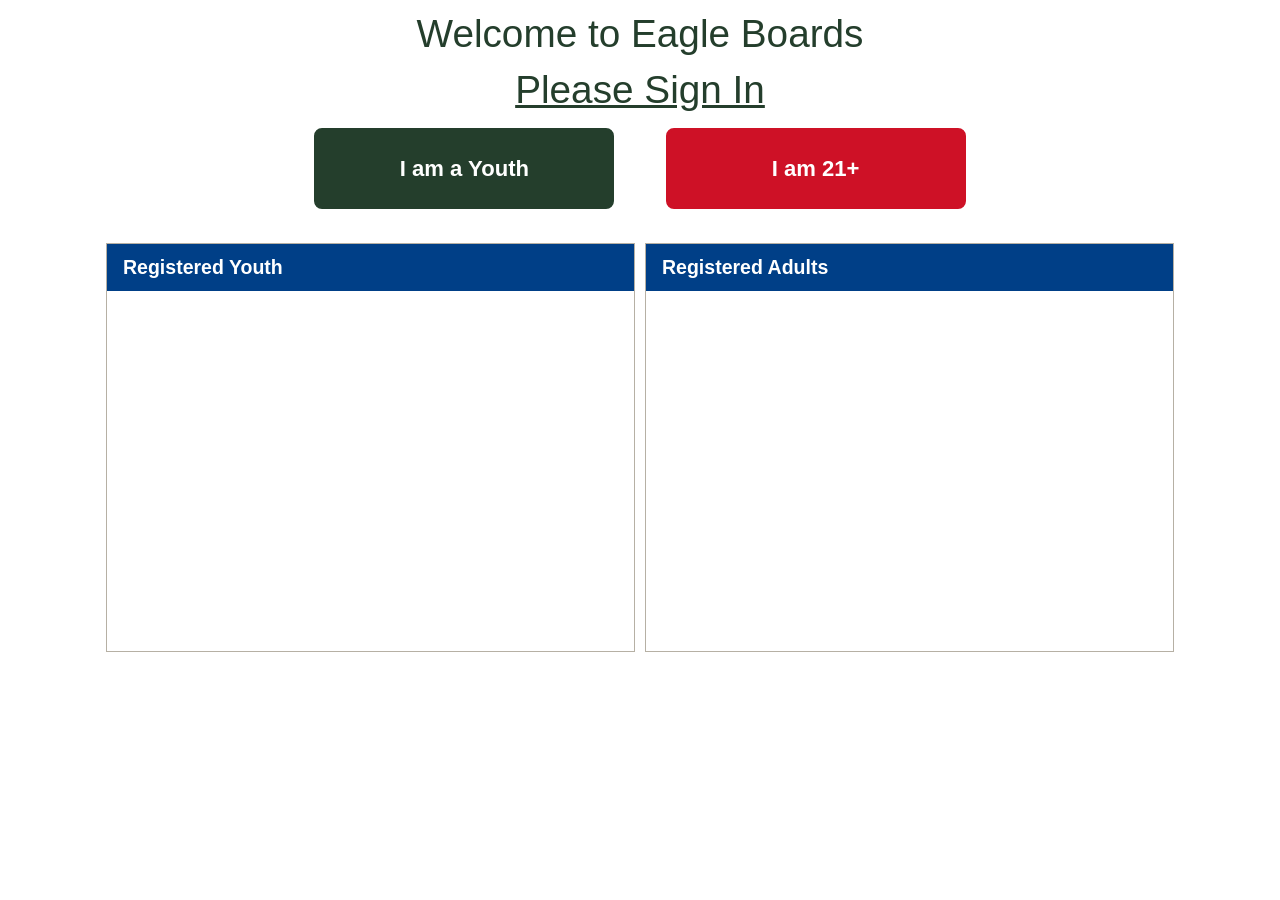
==== Sources/CheckInServer/Resources/CheckIn/index.html @ a078e3b1 "Eagle Boards: a native Mac version of the Eagle Board Scheduler The scheduler, the records and the s" ====
<!DOCTYPE html>
<html lang="en">
   <head>
      <title>Eagle Board Sign-In</title>
      <meta charset="UTF-8">
      <!-- Without this a phone or tablet lays the page out at a notional
           980px and scales the result down, so nothing responds to the real
           screen no matter what the CSS says. -->
      <meta name="viewport" content="width=device-width, initial-scale=1.0">
      <link rel="stylesheet" type="text/css" href="checkin.css"/>
      <script src="checkin.js"></script>
   </head>
   <body class="eb-public">

      <h1>Welcome to Eagle Boards</h1>
      <h1><u>Please Sign In</u></h1>

      <div class="signin-buttons">
         <!-- Text labels rather than bitmaps: they scale with the button, stay
              legible if an image fails to load, and can be read by a screen
              reader. -->
         <input type="button" name="Youth" value="I am a Youth"
                onclick="window.location.href = '/youth_register';">
         <input type="button" name="Adult" value="I am 21+"
                onclick="window.location.href = '/adult_register';">
      </div>

      <div class="reg-panels">
         <div class="reg-panel">
            <div class="reg-panel-title">Registered Youth</div>
            <div class="reg-panel-body" id="youthPanel"><table><tbody id="youthRows"></tbody></table></div>
         </div>
         <div class="reg-panel">
            <div class="reg-panel-title">Registered Adults</div>
            <div class="reg-panel-body" id="adultPanel"><table><tbody id="adultRows"></tbody></table></div>
         </div>
      </div>

      <script>
         var YOUTH_COLUMNS = ["time", "last", "first", "unitType", "unit"];
         var ADULT_COLUMNS = ["last", "first", "unitType", "unit"];

         // The app sends its refresh interval with every list, so changing it
         // in the app's Settings changes it here without a reload.
         var refreshSeconds = 30;
         var loadInFlight = false;

         function fillPanel(bodyId, panelId, rows, columns, centeredColumns, forceBottom) {
            var tbody = document.getElementById(bodyId);
            var panel = document.getElementById(panelId);
            var wasAtBottom = panel.scrollTop + panel.clientHeight >= panel.scrollHeight - 4;
            tbody.textContent = "";
            rows.forEach(function (record) {
               var row = document.createElement("tr");
               columns.forEach(function (column) {
                  var cell = document.createElement("td");
                  if (centeredColumns.indexOf(column) >= 0) {
                     cell.className = "c";
                  }
                  cell.textContent = record[column] || "";
                  row.appendChild(cell);
               });
               tbody.appendChild(row);
            });
            // Keep the newest arrival in view -- but on a refresh, only if the
            // list was already at the bottom, so nobody scrolled up reading it
            // gets yanked away.
            if (forceBottom || wasAtBottom) {
               panel.scrollTop = panel.scrollHeight;
            }
         }

         function loadPanels(forceBottom) {
            if (loadInFlight) {
               return;
            }
            loadInFlight = true;
            ebCheckedIn().then(function (lists) {
               if (lists.refreshSeconds > 0) {
                  refreshSeconds = lists.refreshSeconds;
               }
               fillPanel("youthRows", "youthPanel", lists.youth, YOUTH_COLUMNS, ["time"], forceBottom);
               fillPanel("adultRows", "adultPanel", lists.adults, ADULT_COLUMNS, [], forceBottom);
            }).catch(function () {
               // This screen faces the people signing in; a failed refresh must
               // never put an error in front of them. The next one retries.
            }).then(function () {
               loadInFlight = false;
            });
         }

         function pollPanels() {
            if (!document.hidden) {
               loadPanels(false);
            }
            setTimeout(pollPanels, Math.max(1, refreshSeconds) * 1000);
         }

         loadPanels(true);
         setTimeout(pollPanels, Math.max(1, refreshSeconds) * 1000);

         document.addEventListener("visibilitychange", function () {
            if (!document.hidden) {
               loadPanels(false);
            }
         });
      </script>
   </body>
</html>
---- Sources/CheckInServer/Resources/CheckIn/checkin.css ----
/* ========================================================================
 * checkin.css -- the sign-in station's pages.
 *
 * PALETTE -- BSA Brand Guidelines (July 2019) p.54, Scouts BSA sub-brand:
 * "projects specific to Scouts BSA should use a similarly neutral palette
 * composed mainly of tan, gray, and olive hues ... Scouting Red should be
 * used as an accent or action color."
 *
 * TYPE -- p.46 digital typefaces. Trebuchet MS (primary, for type >=16px).
 * It ships with macOS, Windows and iPadOS, so nothing is fetched; the
 * sign-in station runs on a venue network with no internet.
 *
 * CONTRAST -- every pairing below was measured against WCAG 2.2 SC 1.4.3
 * (4.5:1 body, 3:1 large/UI). The measured ratio is in the comment.
 *
 * THE ONE HARD RULE: Scouting Red and Scouts BSA Olive must never touch.
 * They measure 2.07:1 against each other -- both are strong on white, but
 * their luminances are nearly identical. Red goes on white or tan only.
 * ===================================================================== */

:root {
   /* Scouts BSA palette, verbatim from p.54 + corporate neutrals from p.51-52 */
   --eb-olive:      #243E2C;   /* Scouts BSA Olive   -- luminance 0.04 */
   --eb-tan:        #D6CEBD;   /* Scouting Tan */
   --eb-light-tan:  #E9E9E4;   /* Scouting Light Tan */
   --eb-red:        #CE1126;   /* Scouting Red -- action only, never tinted (p.52) */
   --eb-warm-gray:  #515354;   /* Scouting Warm Gray */
   --eb-dark-gray:  #232528;   /* Scouting Dark Gray */
   --eb-line:       #b6b0a4;
   /* Scouting Blue is a corporate primary, not part of the Scouts BSA trio --
      but p.51 explicitly allows it: "These five colors may be used by any of
      the sub-brands, especially the red and blue colors, whose use throughout
      will serve to unify disparate brands."
      ADJACENCY: blue, olive and red are all dark and sit within a whisker of
      each other in luminance -- blue/olive measures 1.14:1 and blue/red
      1.81:1, both below the 2.07:1 that already bars red from touching olive.
      Treat all three as mutually non-adjacent: each one goes on white, tan or
      light tan, never directly against another. */
   --eb-blue:       #003F87;   /* Scouting Blue */

   /* WCAG 2.5.8 (AA) pointer target minimum. */
   --eb-target: 24px;
   /* WCAG 2.5.5 (AAA); Apple HIG 44pt and Material 48dp agree. */
   --eb-target-touch: 44px;
}

/* ---------------------------------------------------------------- shared */

body {
   color: var(--eb-dark-gray);          /* 15.37:1 on white */
   background: #ffffff;
}

h1, h2, h3 {
   color: var(--eb-olive);              /* 11.66:1 on white */
   font-weight: normal;
   text-align: center;
}


/* ========================= PUBLIC SIGN-IN PAGES ========================
 * index, youth_register, adult_register. Touched once per person, by
 * someone standing, in a hurry, often a Scout who has never seen it.
 * Density is worthless here; legibility and hit area are everything.
 *
 * ONE design, not a kiosk one and a desktop one. The same markup has to work
 * on the 1080p check-in display at the door, on the laptop the coordinator
 * carries, and on a phone a parent pulls out in the hallway -- so the layout
 * is driven by the viewport it lands in rather than by a second stylesheet
 * somebody would have to remember to keep in step.
 *
 * The floor is WCAG 2.2 SC 1.4.10 Reflow: no two-dimensional scrolling at
 * 320 CSS px wide (equivalently, 400% zoom on a 1280px screen). Data tables
 * are 1.4.10's own stated exception, so the registered-people lists scroll
 * inside their own panel; the page itself never scrolls sideways.
 *
 * Every clamp() below carries a rem term as well as a vw term. A middle
 * value made only of vw is pinned to the viewport and would ignore browser
 * zoom, breaking SC 1.4.4 Resize Text; the rem term is what keeps zoom
 * working.
 *
 * Breakpoints come from where THIS content breaks, measured, not from a
 * table of device widths -- and they are in em so a raised default font
 * size moves them too:
 *    ~48em  two list panels stop fitting side by side (each needs ~340px)
 *    ~34em  a paired form row stops fitting (2 x 200px + 20px gap + chrome)
 * ==================================================================== */

body.eb-public {
   font-family: "Trebuchet MS", Tahoma, sans-serif;   /* primary face, >=16px */
   font-size: 18px;
}

/* p.47 hierarchy: H1/H2 at 36-48px on a big screen, easing down to a size
   that still reads as a heading at 320px rather than wrapping to four lines. */
body.eb-public h1 {
   font-size: clamp(26px, 1.3rem + 1.4vw, 42px);
   color: var(--eb-olive);
   margin: 12px 0 6px;
   padding: 0 12px;
}
body.eb-public h2 {
   font-size: clamp(20px, 1rem + 0.7vw, 26px);
   color: var(--eb-warm-gray);
   font-weight: 400;
}

/* Sign-in buttons: 44px is the AAA floor; these are far past it so a hurried
   thumb cannot miss them. White on olive = 11.66:1, white on red = 5.63:1.
   240px of flex-basis is what holds "I am a Youth" -- the longer of the two
   labels -- on one line at the top of the font range; two of those plus the
   gap no longer fit under ~34em, and the pair stacks there instead of
   shrinking below the touch target. */
body.eb-public .signin-buttons {
   width: auto;
   max-width: 800px;
   margin: 0 auto;
   display: flex;
   flex-wrap: wrap;
   justify-content: center;
   gap: clamp(16px, 4vw, 60px);
   padding: 10px clamp(12px, 4vw, 50px) 24px;
   box-sizing: border-box;
}
body.eb-public .signin-buttons input[type=button] {
   flex: 1 1 240px;
   max-width: 300px;
   height: clamp(64px, 9vh, 92px);
   min-height: var(--eb-target-touch);
   cursor: pointer;
   font-family: "Trebuchet MS", Tahoma, sans-serif;
   font-size: clamp(18px, 0.9rem + 0.6vw, 26px);
   font-weight: 700;
   color: #ffffff;
   background-image: none !important;   /* text label instead of a bitmap */
   background-color: var(--eb-olive);
   border: 3px solid var(--eb-olive);
   border-radius: 8px;
}
body.eb-public .signin-buttons input[name="Adult"] {
   background-color: var(--eb-red);
   border-color: var(--eb-red);
}

/* Registered lists: Scouting Blue band, white on it = 10.19:1. Side by side while both fit, stacked when they
   don't. min-width:0 is the part that is easy to miss -- without it a flex
   item refuses to shrink below its content width, and a table of names would
   push the page wider than the screen. */
body.eb-public .reg-panels {
   width: auto;
   max-width: 1100px;
   margin: 10px auto 0 auto;
   display: flex;
   flex-wrap: wrap;
   gap: 10px;
   padding: 0 clamp(8px, 2vw, 16px);
   box-sizing: border-box;
}
/* 440px is measured, not chosen: the five scout columns at their natural
   widths, with a 17-character surname in the Last column, come to 445px.
   A smaller basis let the two panels sit side by side while each was too
   narrow for its own table, which put a scrollbar under a list that had
   plenty of room to simply stack instead. */
body.eb-public .reg-panel {
   flex: 1 1 440px;
   min-width: 0;
   margin: 0;
   border: 1px solid var(--eb-line);
   background: #ffffff;
}
body.eb-public .reg-panel-title {
   background: var(--eb-blue);
   color: #ffffff;
   border-bottom: none;
   font-family: "Trebuchet MS", Tahoma, sans-serif;
   font-size: clamp(18px, 0.9rem + 0.4vw, 22px);
   font-weight: bold;
   padding: 12px 16px;
}
/* Height follows the screen instead of sitting at a fixed 340px: that number
   left most of a 1080p display empty and overflowed a laptop in landscape.
   The clamp keeps at least three rows visible on a phone and stops the list
   from running away on a very tall display. */
body.eb-public .reg-panel-body {
   height: clamp(200px, 40vh, 520px);
   overflow: auto;
}
/* 19px in 56px rows. The brand guide puts body copy at 9-12px (p.47), which
   is written for marketing pages read at a desk; at 12px this list was set
   smaller than a desk-bound data grid, which is backwards for who reads
   it. Colours and typefaces are unchanged -- only the size deviates, and the
   guide's own rule that the primary face is for type >=16px agrees. */
body.eb-public .reg-panel table {
   width: 100%;
   border-collapse: collapse;
   font-family: "Trebuchet MS", Tahoma, sans-serif;
   font-size: clamp(16px, 0.85rem + 0.25vw, 19px);
   color: var(--eb-dark-gray);
}
/* Padding alone sets the row height. A td is content-box, so specifying both
   height:56px and 16px padding stacks them into an 89px row. 17px vertical
   around a 19px line lands on ~56px, the target between Carbon "default" 48
   and "tall" 64. Names are not wrapped mid-word; if the columns outrun a
   narrow screen the panel scrolls, which is 1.4.10's table exception. */
body.eb-public .reg-panel td {
   padding: 17px 18px;
   border-bottom: 1px solid #e6e2da;
   text-align: left;
   white-space: nowrap;
   color: var(--eb-dark-gray);
}
body.eb-public .reg-panel td.c { text-align: center; }
/* Zebra: Scouting Light Tan, a 1.22:1 tint against white -- NN/g's "5-10% is
   enough" -- with Dark Gray on it still at 12.61:1. */
body.eb-public .reg-panel tr:nth-child(even) td { background: var(--eb-light-tan); }

/* ---- registration forms ------------------------------------------------
 * Layout follows two well-replicated findings. Baymard: multi-column forms
 * draw attention in several directions at once, so people skip required
 * fields -- side-by-side is reserved for fields that read as ONE item (a
 * name, a unit). Penzo's eye-tracking, replicated by Wroblewski: top-aligned
 * labels are completed markedly faster, because the label and its field land
 * in a single fixation rather than a horizontal scan.
 *
 * Type scale is monotonic, which is what was off before: the section legend
 * was 13px sitting above 18px fields, so the heading was smaller than the
 * content it introduced. Now 40 / 22 / 18 / 17 -- page title, section legend,
 * field text, label.
 * --------------------------------------------------------------------- */

/* The page title on each sign-in form. */
body.eb-public .page-subheader {
   display: block;
   font-family: "Trebuchet MS", Tahoma, sans-serif;
   font-style: normal;
   font-weight: bold;
   font-size: clamp(26px, 1.3rem + 1.2vw, 40px);
   color: var(--eb-olive);              /* 11.66:1 */
   margin-top: 2px;
}

body.eb-public .reg-head {
   text-align: center;
   padding-top: 20px;
}

/* A form line that runs the full width of a 1080p screen is harder to scan,
   not easier, so a single column stays capped. Below the cap it is simply the
   width of the screen less its side padding -- the old fixed 640px is what
   forced the fields to overflow on a narrow one. Wide screens get a second
   COLUMN OF SECTIONS instead of longer lines; see the grid rule further down. */
body.eb-public .reg-wrap {
   width: auto;
   max-width: 760px;
   margin: clamp(14px, 3vh, 26px) auto 0 auto;
   padding: 0 clamp(12px, 3vw, 20px);
   box-sizing: border-box;
   font-family: "Trebuchet MS", Tahoma, sans-serif;
}
body.eb-public .reg-wrap fieldset {
   border: 1px solid var(--eb-line);
   border-radius: 4px;
   padding: 18px clamp(12px, 3vw, 22px) 22px;
   margin: 0 0 20px 0;
   background: #ffffff;
   /* A fieldset's min-width is auto by default, so it inflates to its widest
      child and drags the page sideways on a narrow screen. */
   min-width: 0;
}
body.eb-public .reg-wrap legend {
   font-family: "Trebuchet MS", Tahoma, sans-serif;
   font-size: clamp(19px, 1rem + 0.3vw, 22px);
   font-weight: bold;
   color: var(--eb-olive);
   padding: 0 8px;
}

/* One field per row, label above input. */
body.eb-public .reg-field {
   display: flex;
   flex-direction: column;
   margin-bottom: 18px;
   min-width: 0;
}
body.eb-public .reg-field label {
   margin-bottom: 6px;
   font-size: 17px;
   font-weight: 600;
   color: var(--eb-dark-gray);
   text-align: left;
   width: auto;
}
body.eb-public .reg-field input,
body.eb-public .reg-field select {
   width: 100%;
   box-sizing: border-box;
}
/* The documented exception: fields that read as a single item. They stay
   side by side only while both can hold a real value -- 200px is about where
   a surname starts being clipped -- and drop to one per row below that
   rather than squeezing into boxes too small to read what was typed. */
body.eb-public .reg-pair {
   display: flex;
   flex-wrap: wrap;
   gap: 20px;
}
body.eb-public .reg-pair > .reg-field { flex: 1 1 200px; }
/* Width as an affordance -- a unit number is short, so its box says so. */
body.eb-public .reg-pair > .reg-field.reg-narrow { flex: 0 1 150px; }
body.eb-public .reg-pair > .reg-field.reg-grow   { flex: 3 1 200px; }

body.eb-public .reg-buttons {
   display: flex;
   flex-wrap: wrap;
   justify-content: center;
   gap: clamp(14px, 3vw, 28px);
   padding: 6px 0 10px 0;
}
body.eb-public .reg-buttons button { flex: 0 1 200px; }
/* Register is the primary action. Cancel only navigates away -- it destroys
   nothing -- so it is white, not the red used for destructive actions. */
body.eb-public .reg-buttons button#cancelBtn {
   color: var(--eb-olive);
   background: #ffffff;
   border-color: var(--eb-olive);
}
body.eb-public #statusMsg {
   text-align: center;
   font-size: 18px;
   min-height: 26px;
   padding: 4px;
}
body.eb-public #statusMsg.ok  { color: #1d6b2b; font-weight: bold; }   /* 5.685:1 */
body.eb-public #statusMsg.err { color: var(--eb-red); font-weight: bold; }  /* 5.63:1 */

/* Registration forms: every field a 44px touch target. 16px is the floor on
   the inputs specifically -- iOS Safari zooms the whole page in on focus for
   anything smaller, which throws the layout off mid-form. */
body.eb-public input[type=text],
body.eb-public input[type=email],
body.eb-public input[type=tel],
body.eb-public input[type=date],
body.eb-public select {
   min-height: var(--eb-target-touch);
   font-family: "Trebuchet MS", Tahoma, sans-serif;
   font-size: 18px;
   padding: 6px 10px;
   color: var(--eb-dark-gray);
   border: 1px solid var(--eb-line);
   border-radius: 4px;
   max-width: 100%;
}
/* Disabled field: the Unit # box when the adult serves from a district,
   council or community role rather than a numbered unit. WCAG exempts
   disabled controls from the 1.4.3 contrast minimum, but it still has to look
   unmistakably inactive rather than merely empty -- filled with Light Tan and
   greyed, and the label greys with it so the pair reads as one switched-off
   thing instead of a live label over a dead box. */
body.eb-public input:disabled,
body.eb-public select:disabled {
   background: var(--eb-light-tan);
   color: var(--eb-warm-gray);
   border-color: var(--eb-line);
   cursor: not-allowed;
}
body.eb-public .reg-field.is-disabled label { color: var(--eb-warm-gray); }

body.eb-public button,
body.eb-public input[type=submit] {
   min-height: var(--eb-target-touch);
   font-family: "Trebuchet MS", Tahoma, sans-serif;
   font-size: 20px;
   font-weight: 700;
   padding: 8px 28px;
   color: #ffffff;
   background: var(--eb-olive);
   border: 2px solid var(--eb-olive);
   border-radius: 6px;
   cursor: pointer;
}
body.eb-public label { font-size: 18px; color: var(--eb-dark-gray); }

/* ---- narrow screens ----------------------------------------------------
 * Everything above already reflows on its own; this only reclaims the
 * padding that a phone cannot spare. Nothing is hidden and nothing shrinks
 * below a touch target -- SC 1.4.10 requires the same content, not less of
 * it. Measured at the 320px floor: no horizontal page scroll.
 * --------------------------------------------------------------------- */
@media (max-width: 34em) {
   body.eb-public { margin: 0; }
   body.eb-public h1 { margin: 8px 0 4px; }
   body.eb-public .reg-panel td { padding: 12px 10px; }
   body.eb-public .reg-panel-title { padding: 10px 12px; }
   body.eb-public .reg-buttons button { flex: 1 1 100%; }
   body.eb-public .signin-buttons input[type=button] { max-width: none; }
}

/* A projected or wall-mounted check-in display is watched from across the
   room, so give the list the height the screen actually has. */
@media (min-width: 75em) and (min-height: 60em) {
   body.eb-public .reg-panel-body { height: clamp(360px, 48vh, 620px); }
}

/* ---- registration form: sections side by side on a wide screen ---------
 * Measured before this rule existed, at 1920x940: the adult form ran 947px
 * tall and the youth form 1041px, both overflowing -- while 1160px of the
 * screen's width sat empty. A form that has to be scrolled is the worse
 * failure of the two, and on a kiosk it is a real one: someone standing at a
 * table does not discover a field that is below the fold.
 *
 * So the extra width buys a second column of SECTIONS, not longer lines and
 * not a second column of fields. Baymard's multi-column finding is about
 * fields inside one group -- the eye path forks and people skip inputs -- and
 * that is preserved here: each fieldset stays a single top-labelled column,
 * capped in width, with only the documented single-item pairs beside each
 * other. What sits side by side is two separately bordered, separately
 * titled groups, which is how the eye reads them anyway.
 *
 * 64em is where two 380px columns plus the gap and page padding fit.
 * --------------------------------------------------------------------- */
@media (min-width: 64em) {
   body.eb-public .reg-wrap { max-width: 1180px; }
   body.eb-public .reg-wrap form {
      display: grid;
      grid-template-columns: repeat(2, minmax(0, 1fr));
      column-gap: 28px;
      /* Groups are different heights; the shorter one must not stretch to
         match, or its border promises fields that are not there. */
      align-items: start;
   }
   body.eb-public .reg-wrap fieldset { margin-bottom: 0; }
   /* The status line and the buttons belong to the whole form, not a column. */
   body.eb-public #statusMsg,
   body.eb-public .reg-buttons { grid-column: 1 / -1; }
}

/* ---- short screens -----------------------------------------------------
 * A 1366x768 laptop has roughly 630px of usable height once browser chrome
 * is taken out, which two columns alone do not fit. This reclaims vertical
 * rhythm only: the 44px touch target on every input and button is untouched,
 * because that is an accessibility commitment (SC 2.5.5) and not spacing.
 * What shrinks is padding, margins and the size of the page title.
 * --------------------------------------------------------------------- */
@media (max-height: 53em) {
   body.eb-public .reg-head { padding-top: 6px; }
   body.eb-public .page-subheader { font-size: clamp(24px, 1.1rem + 0.8vw, 32px); }
   body.eb-public .reg-wrap { margin-top: 10px; }
   body.eb-public .reg-wrap fieldset { padding: 10px clamp(12px, 3vw, 22px) 14px; }
   body.eb-public .reg-field { margin-bottom: 11px; }
   body.eb-public .reg-pair { gap: 16px; }
   body.eb-public #statusMsg { min-height: 20px; padding: 2px; }
   body.eb-public .reg-buttons { padding: 2px 0 6px; }
}
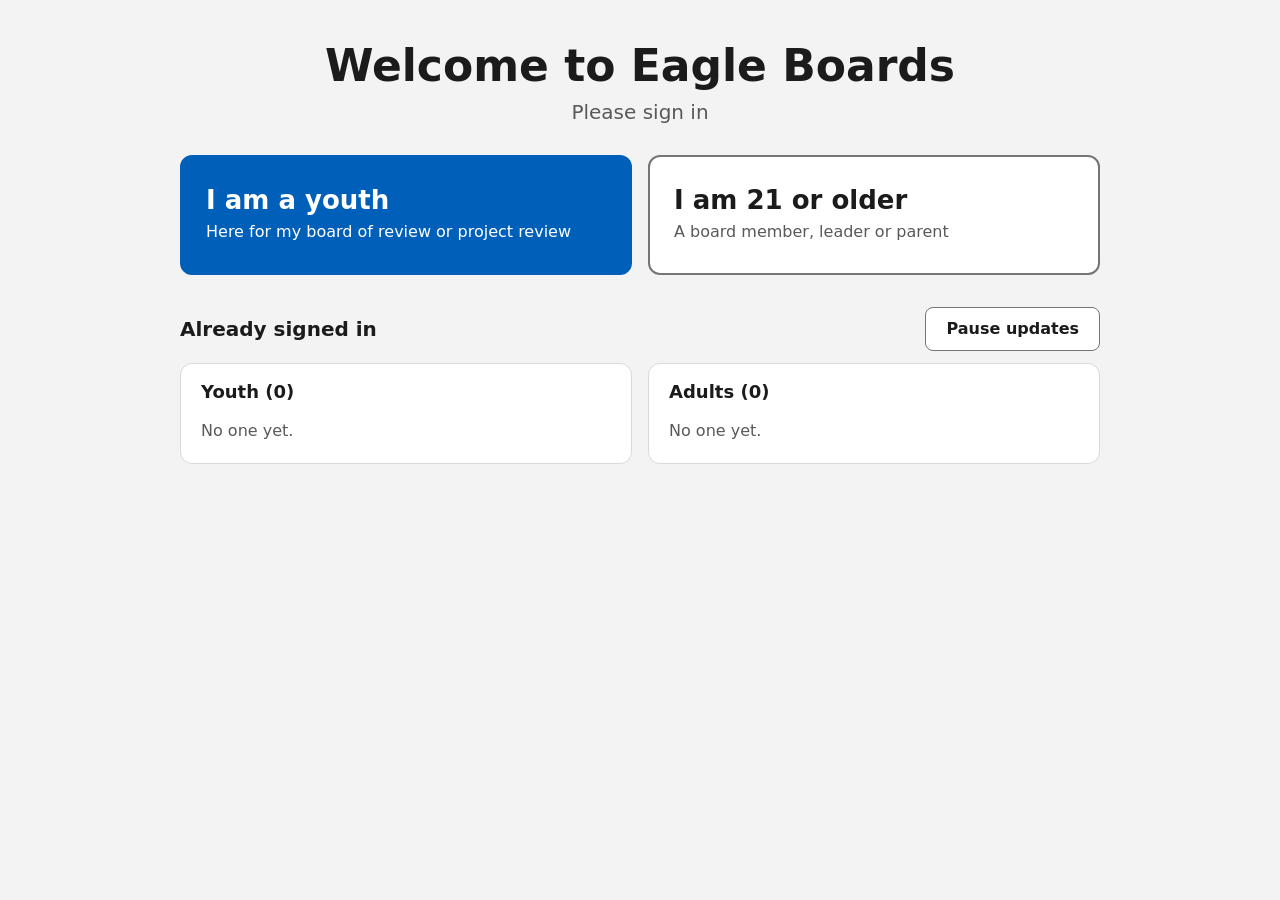
==== commit 577f3eda: "Serve the shared check-in pages (D-18) and stop keeping birthdates (D-7) The check-in pages in Resou" ====
--- a/Sources/CheckInServer/Resources/CheckIn/index.html
+++ b/Sources/CheckInServer/Resources/CheckIn/index.html
@@ -1,109 +1,67 @@
 <!DOCTYPE html>
 <html lang="en">
    <head>
-      <title>Eagle Board Sign-In</title>
       <meta charset="UTF-8">
-      <!-- Without this a phone or tablet lays the page out at a notional
-           980px and scales the result down, so nothing responds to the real
-           screen no matter what the CSS says. -->
-      <meta name="viewport" content="width=device-width, initial-scale=1.0">
-      <link rel="stylesheet" type="text/css" href="checkin.css"/>
+      <meta name="viewport" content="width=device-width, initial-scale=1">
+      <meta name="color-scheme" content="light dark">
+      <title>Sign in: Eagle Boards</title>
+      <link rel="stylesheet" href="checkin.css">
       <script src="checkin.js"></script>
    </head>
-   <body class="eb-public">
+   <!-- The page the tablets at the door open on, shared by every version of
+        Eagle Boards (eagleboards-shared/checkin). Edit it there, not in a
+        version's copy. -->
+   <body>
+      <main class="page welcome">
+         <h1>Welcome to Eagle Boards</h1>
+         <p class="lead">Please sign in</p>
 
-      <h1>Welcome to Eagle Boards</h1>
-      <h1><u>Please Sign In</u></h1>
+         <!-- Links, not buttons: each goes to another page. Tapping "I am 21
+              or older" is how an adult attests their age. -->
+         <nav class="choices" aria-label="Sign in as">
+            <a class="choice primary" href="/youth_register">
+               <span class="choice-title">I am a youth</span>
+               <span class="choice-detail">Here for my board of review or project review</span>
+            </a>
+            <a class="choice" href="/adult_register">
+               <span class="choice-title">I am 21 or older</span>
+               <span class="choice-detail">A board member, leader or parent</span>
+            </a>
+         </nav>
 
-      <div class="signin-buttons">
-         <!-- Text labels rather than bitmaps: they scale with the button, stay
-              legible if an image fails to load, and can be read by a screen
-              reader. -->
-         <input type="button" name="Youth" value="I am a Youth"
-                onclick="window.location.href = '/youth_register';">
-         <input type="button" name="Adult" value="I am 21+"
-                onclick="window.location.href = '/adult_register';">
-      </div>
-
-      <div class="reg-panels">
-         <div class="reg-panel">
-            <div class="reg-panel-title">Registered Youth</div>
-            <div class="reg-panel-body" id="youthPanel"><table><tbody id="youthRows"></tbody></table></div>
+         <div class="list-controls">
+            <h2>Already signed in</h2>
+            <button type="button" id="pauseLists">Pause updates</button>
          </div>
-         <div class="reg-panel">
-            <div class="reg-panel-title">Registered Adults</div>
-            <div class="reg-panel-body" id="adultPanel"><table><tbody id="adultRows"></tbody></table></div>
+         <div class="lists">
+            <section class="card" aria-labelledby="youthHeading">
+               <div class="card-head">
+                  <h3 id="youthHeading">Youth (<span id="youthCount">0</span>)</h3>
+               </div>
+               <div class="list-scroll" role="region" tabindex="0" aria-labelledby="youthHeading">
+                  <table id="youthTable" hidden>
+                     <thead><tr><th scope="col">Time</th><th scope="col">Name</th><th scope="col">Unit</th></tr></thead>
+                     <tbody></tbody>
+                  </table>
+                  <p class="empty">No one yet.</p>
+               </div>
+            </section>
+            <section class="card" aria-labelledby="adultHeading">
+               <div class="card-head">
+                  <h3 id="adultHeading">Adults (<span id="adultCount">0</span>)</h3>
+               </div>
+               <div class="list-scroll" role="region" tabindex="0" aria-labelledby="adultHeading">
+                  <table id="adultTable" hidden>
+                     <thead><tr><th scope="col">Name</th><th scope="col">Unit</th></tr></thead>
+                     <tbody></tbody>
+                  </table>
+                  <p class="empty">No one yet.</p>
+               </div>
+            </section>
          </div>
-      </div>
-
+      </main>
       <script>
-         var YOUTH_COLUMNS = ["time", "last", "first", "unitType", "unit"];
-         var ADULT_COLUMNS = ["last", "first", "unitType", "unit"];
-
-         // The app sends its refresh interval with every list, so changing it
-         // in the app's Settings changes it here without a reload.
-         var refreshSeconds = 30;
-         var loadInFlight = false;
-
-         function fillPanel(bodyId, panelId, rows, columns, centeredColumns, forceBottom) {
-            var tbody = document.getElementById(bodyId);
-            var panel = document.getElementById(panelId);
-            var wasAtBottom = panel.scrollTop + panel.clientHeight >= panel.scrollHeight - 4;
-            tbody.textContent = "";
-            rows.forEach(function (record) {
-               var row = document.createElement("tr");
-               columns.forEach(function (column) {
-                  var cell = document.createElement("td");
-                  if (centeredColumns.indexOf(column) >= 0) {
-                     cell.className = "c";
-                  }
-                  cell.textContent = record[column] || "";
-                  row.appendChild(cell);
-               });
-               tbody.appendChild(row);
-            });
-            // Keep the newest arrival in view -- but on a refresh, only if the
-            // list was already at the bottom, so nobody scrolled up reading it
-            // gets yanked away.
-            if (forceBottom || wasAtBottom) {
-               panel.scrollTop = panel.scrollHeight;
-            }
-         }
-
-         function loadPanels(forceBottom) {
-            if (loadInFlight) {
-               return;
-            }
-            loadInFlight = true;
-            ebCheckedIn().then(function (lists) {
-               if (lists.refreshSeconds > 0) {
-                  refreshSeconds = lists.refreshSeconds;
-               }
-               fillPanel("youthRows", "youthPanel", lists.youth, YOUTH_COLUMNS, ["time"], forceBottom);
-               fillPanel("adultRows", "adultPanel", lists.adults, ADULT_COLUMNS, [], forceBottom);
-            }).catch(function () {
-               // This screen faces the people signing in; a failed refresh must
-               // never put an error in front of them. The next one retries.
-            }).then(function () {
-               loadInFlight = false;
-            });
-         }
-
-         function pollPanels() {
-            if (!document.hidden) {
-               loadPanels(false);
-            }
-            setTimeout(pollPanels, Math.max(1, refreshSeconds) * 1000);
-         }
-
-         loadPanels(true);
-         setTimeout(pollPanels, Math.max(1, refreshSeconds) * 1000);
-
-         document.addEventListener("visibilitychange", function () {
-            if (!document.hidden) {
-               loadPanels(false);
-            }
-         });
+         ebWelcomeLists();
       </script>
    </body>
 </html>
--- a/Sources/CheckInServer/Resources/CheckIn/checkin.css
+++ b/Sources/CheckInServer/Resources/CheckIn/checkin.css
@@ -1,453 +1,371 @@
 /* ========================================================================
- * checkin.css -- the sign-in station's pages.
- *
- * PALETTE -- BSA Brand Guidelines (July 2019) p.54, Scouts BSA sub-brand:
- * "projects specific to Scouts BSA should use a similarly neutral palette
- * composed mainly of tan, gray, and olive hues ... Scouting Red should be
- * used as an accent or action color."
- *
- * TYPE -- p.46 digital typefaces. Trebuchet MS (primary, for type >=16px).
- * It ships with macOS, Windows and iPadOS, so nothing is fetched; the
- * sign-in station runs on a venue network with no internet.
- *
- * CONTRAST -- every pairing below was measured against WCAG 2.2 SC 1.4.3
- * (4.5:1 body, 3:1 large/UI). The measured ratio is in the comment.
- *
- * THE ONE HARD RULE: Scouting Red and Scouts BSA Olive must never touch.
- * They measure 2.07:1 against each other -- both are strong on white, but
- * their luminances are nearly identical. Red goes on white or tan only.
- * ===================================================================== */
+   checkin.css -- the check-in pages the tablets at the door load, shared by
+   every version of Eagle Boards (see README.md in this folder).
+
+   Built to WCAG 2.2 AA. Every text and control color below is a pair that
+   scripts/check-contrast.js measures, in light and in dark; do not add a
+   color without adding its pair there. In brief:
+
+     1.4.3  text        4.5:1 or better (all pairs here are 4.5:1+,
+                         including the large text that only needs 3:1)
+     1.4.11 controls     field borders and the focus ring 3:1 or better
+     1.4.1  color        errors and states also say so in words
+     1.4.4, 1.4.10, 1.4.12  sizes in rem, one column at 320px, no fixed
+                         heights on text, so zoom and text spacing reflow
+     2.4.7  focus        a 3px ring on every control, never removed
+     2.5.8  targets      every control at least 44px tall
+
+   The system's accent color is deliberately not used: a tablet whose owner
+   chose yellow would put yellow text on white. The colors are fixed and
+   measured instead. Light or dark follows the device (prefers-color-scheme),
+   and Windows High Contrast (forced-colors) gets system colors throughout.
+   ======================================================================== */
 
 :root {
-   /* Scouts BSA palette, verbatim from p.54 + corporate neutrals from p.51-52 */
-   --eb-olive:      #243E2C;   /* Scouts BSA Olive   -- luminance 0.04 */
-   --eb-tan:        #D6CEBD;   /* Scouting Tan */
-   --eb-light-tan:  #E9E9E4;   /* Scouting Light Tan */
-   --eb-red:        #CE1126;   /* Scouting Red -- action only, never tinted (p.52) */
-   --eb-warm-gray:  #515354;   /* Scouting Warm Gray */
-   --eb-dark-gray:  #232528;   /* Scouting Dark Gray */
-   --eb-line:       #b6b0a4;
-   /* Scouting Blue is a corporate primary, not part of the Scouts BSA trio --
-      but p.51 explicitly allows it: "These five colors may be used by any of
-      the sub-brands, especially the red and blue colors, whose use throughout
-      will serve to unify disparate brands."
-      ADJACENCY: blue, olive and red are all dark and sit within a whisker of
-      each other in luminance -- blue/olive measures 1.14:1 and blue/red
-      1.81:1, both below the 2.07:1 that already bars red from touching olive.
-      Treat all three as mutually non-adjacent: each one goes on white, tan or
-      light tan, never directly against another. */
-   --eb-blue:       #003F87;   /* Scouting Blue */
-
-   /* WCAG 2.5.8 (AA) pointer target minimum. */
-   --eb-target: 24px;
-   /* WCAG 2.5.5 (AAA); Apple HIG 44pt and Material 48dp agree. */
-   --eb-target-touch: 44px;
-}
-
-/* ---------------------------------------------------------------- shared */
+   color-scheme: light dark;
+
+   --font: system-ui, -apple-system, "Segoe UI Variable Text", "Segoe UI", Roboto, "Helvetica Neue", sans-serif;
+
+   --bg: #f3f3f3;
+   --surface: #ffffff;
+   --surface-alt: #f7f7f7;
+   --text: #1b1b1b;
+   --text-2: #595959;
+   --divider: #d9d9d9;
+   --control-border: #757575;
+   --accent: #005fb8;
+   --accent-text: #ffffff;
+   --accent-fg: #005fb8;
+   --focus: #005fb8;
+   --error-fg: #a4221c;
+   --error-bg: #fdecea;
+   --ok-fg: #0d5c19;
+   --ok-bg: #e3f5e1;
+   --disabled-fg: #6b6b6b;
+   --disabled-bg: #ebebeb;
+   --backdrop: rgba(0, 0, 0, 0.45);
+}
+
+@media (prefers-color-scheme: dark) {
+   :root {
+      --bg: #1c1c1c;
+      --surface: #272727;
+      --surface-alt: #2e2e2e;
+      --text: #f2f2f2;
+      --text-2: #bdbdbd;
+      --divider: #3d3d3d;
+      --control-border: #9a9a9a;
+      --accent: #4cc2ff;
+      --accent-text: #000000;
+      --accent-fg: #7fd4ff;
+      --focus: #7fd4ff;
+      --error-fg: #ffb4ab;
+      --error-bg: #3f2422;
+      --ok-fg: #a6e3aa;
+      --ok-bg: #1c3520;
+      --disabled-fg: #a3a3a3;
+      --disabled-bg: #333333;
+      --backdrop: rgba(0, 0, 0, 0.65);
+   }
+}
+
+*, *::before, *::after { box-sizing: border-box; }
+
+html { font-size: 100%; }
 
 body {
-   color: var(--eb-dark-gray);          /* 15.37:1 on white */
-   background: #ffffff;
-}
-
-h1, h2, h3 {
-   color: var(--eb-olive);              /* 11.66:1 on white */
-   font-weight: normal;
-   text-align: center;
-}
-
-
-/* ========================= PUBLIC SIGN-IN PAGES ========================
- * index, youth_register, adult_register. Touched once per person, by
- * someone standing, in a hurry, often a Scout who has never seen it.
- * Density is worthless here; legibility and hit area are everything.
- *
- * ONE design, not a kiosk one and a desktop one. The same markup has to work
- * on the 1080p check-in display at the door, on the laptop the coordinator
- * carries, and on a phone a parent pulls out in the hallway -- so the layout
- * is driven by the viewport it lands in rather than by a second stylesheet
- * somebody would have to remember to keep in step.
- *
- * The floor is WCAG 2.2 SC 1.4.10 Reflow: no two-dimensional scrolling at
- * 320 CSS px wide (equivalently, 400% zoom on a 1280px screen). Data tables
- * are 1.4.10's own stated exception, so the registered-people lists scroll
- * inside their own panel; the page itself never scrolls sideways.
- *
- * Every clamp() below carries a rem term as well as a vw term. A middle
- * value made only of vw is pinned to the viewport and would ignore browser
- * zoom, breaking SC 1.4.4 Resize Text; the rem term is what keeps zoom
- * working.
- *
- * Breakpoints come from where THIS content breaks, measured, not from a
- * table of device widths -- and they are in em so a raised default font
- * size moves them too:
- *    ~48em  two list panels stop fitting side by side (each needs ~340px)
- *    ~34em  a paired form row stops fitting (2 x 200px + 20px gap + chrome)
- * ==================================================================== */
-
-body.eb-public {
-   font-family: "Trebuchet MS", Tahoma, sans-serif;   /* primary face, >=16px */
-   font-size: 18px;
-}
-
-/* p.47 hierarchy: H1/H2 at 36-48px on a big screen, easing down to a size
-   that still reads as a heading at 320px rather than wrapping to four lines. */
-body.eb-public h1 {
-   font-size: clamp(26px, 1.3rem + 1.4vw, 42px);
-   color: var(--eb-olive);
-   margin: 12px 0 6px;
-   padding: 0 12px;
-}
-body.eb-public h2 {
-   font-size: clamp(20px, 1rem + 0.7vw, 26px);
-   color: var(--eb-warm-gray);
-   font-weight: 400;
-}
-
-/* Sign-in buttons: 44px is the AAA floor; these are far past it so a hurried
-   thumb cannot miss them. White on olive = 11.66:1, white on red = 5.63:1.
-   240px of flex-basis is what holds "I am a Youth" -- the longer of the two
-   labels -- on one line at the top of the font range; two of those plus the
-   gap no longer fit under ~34em, and the pair stacks there instead of
-   shrinking below the touch target. */
-body.eb-public .signin-buttons {
-   width: auto;
-   max-width: 800px;
+   margin: 0;
+   min-height: 100vh;
+   font: 1rem/1.5 var(--font);
+   color: var(--text);
+   background: var(--bg);
+   accent-color: var(--accent);
+   -webkit-text-size-adjust: 100%;
+}
+
+a { color: var(--accent-fg); text-underline-offset: 0.15em; }
+
+[hidden] { display: none !important; }
+
+.visually-hidden {
+   position: absolute;
+   width: 1px; height: 1px;
+   margin: -1px; padding: 0;
+   overflow: hidden;
+   clip: rect(0 0 0 0);
+   white-space: nowrap;
+   border: 0;
+}
+
+/* 2.4.7: one visible focus ring for everything, 3px, offset so it never sits
+   on the same color as a filled button. */
+:focus-visible {
+   outline: 3px solid var(--focus);
+   outline-offset: 2px;
+}
+
+.page {
+   max-width: 60rem;
    margin: 0 auto;
+   padding: 2rem 1.25rem 3rem;
+}
+
+.form-page { max-width: 40rem; }
+
+h1 {
+   margin: 0.5rem 0 0.25rem;
+   font-size: clamp(1.75rem, 5vw, 2.75rem);
+   line-height: 1.2;
+}
+.welcome h1, .welcome .lead { text-align: center; }
+h2 { margin: 0; font-size: 1.25rem; line-height: 1.3; }
+h3 { margin: 0; font-size: 1.125rem; line-height: 1.3; }
+
+.lead {
+   margin: 0 0 1.75rem;
+   font-size: clamp(1.0625rem, 2.4vw, 1.25rem);
+   color: var(--text-2);
+}
+
+.hint { margin: 0.25rem 0 0; font-size: 0.9375rem; color: var(--text-2); }
+
+/* ---------------------------------------------------------- welcome page */
+.choices {
+   display: grid;
+   grid-template-columns: repeat(auto-fit, minmax(15rem, 1fr));
+   gap: 1rem;
+   margin: 0 0 2rem;
+}
+
+/* The two ways in are links (they go to another page), drawn as big tiles. */
+.choice {
+   display: flex;
+   flex-direction: column;
+   justify-content: center;
+   gap: 0.25rem;
+   min-height: 7.5rem;
+   padding: 1.25rem 1.5rem;
+   border: 2px solid var(--control-border);
+   border-radius: 0.75rem;
+   background: var(--surface);
+   color: var(--text);
+   text-decoration: none;
+}
+.choice-title { font-size: 1.625rem; font-weight: 700; line-height: 1.2; }
+.choice-detail { font-size: 1rem; color: var(--text-2); }
+.choice:hover { background: var(--surface-alt); }
+.choice.primary { background: var(--accent); border-color: var(--accent); color: var(--accent-text); }
+.choice.primary .choice-detail { color: var(--accent-text); }
+.choice.primary:hover { background: var(--accent); text-decoration: underline; }
+
+.lists {
+   display: grid;
+   grid-template-columns: repeat(auto-fit, minmax(17rem, 1fr));
+   gap: 1rem;
+}
+
+.card {
+   background: var(--surface);
+   border: 1px solid var(--divider);
+   border-radius: 0.75rem;
+   padding: 1rem 1.25rem 1.25rem;
+}
+.card-head {
    display: flex;
    flex-wrap: wrap;
+   align-items: center;
+   justify-content: space-between;
+   gap: 0.5rem;
+   margin-bottom: 0.5rem;
+}
+
+.list-scroll { max-height: 22rem; overflow-y: auto; }
+
+table { width: 100%; border-collapse: collapse; font-size: 1rem; }
+th {
+   text-align: left;
+   font-size: 0.875rem;
+   font-weight: 600;
+   color: var(--text-2);
+   padding: 0.25rem 0.5rem 0.375rem 0;
+   border-bottom: 1px solid var(--divider);
+}
+td { padding: 0.5rem 0.5rem 0.5rem 0; border-bottom: 1px solid var(--divider); vertical-align: top; }
+td.time { color: var(--text-2); white-space: nowrap; }
+.empty { margin: 0.5rem 0 0; color: var(--text-2); }
+
+.list-controls {
+   display: flex;
+   flex-wrap: wrap;
+   align-items: center;
+   justify-content: space-between;
+   gap: 0.75rem;
+   margin: 1.5rem 0 0.75rem;
+}
+
+/* ------------------------------------------------------------------ forms */
+form { margin: 0; }
+
+fieldset {
+   margin: 0 0 1.25rem;
+   padding: 1rem 1.25rem 1.25rem;
+   background: var(--surface);
+   border: 1px solid var(--divider);
+   border-radius: 0.75rem;
+}
+legend {
+   padding: 0 0.375rem;
+   font-size: 1.125rem;
+   font-weight: 700;
+}
+
+fieldset.nested {
+   margin: 1rem 0 0;
+   padding: 0;
+   background: none;
+   border: 0;
+   border-radius: 0;
+}
+fieldset.nested > legend { padding: 0; font-size: 1rem; font-weight: 600; }
+
+.field { margin: 0 0 1rem; }
+.field:last-child { margin-bottom: 0; }
+.field > label, .field-label {
+   display: block;
+   margin: 0 0 0.25rem;
+   font-weight: 600;
+}
+.optional { font-weight: 400; color: var(--text-2); }
+
+.pair { display: grid; grid-template-columns: 1fr 1fr; gap: 0 1rem; }
+.pair.unit { grid-template-columns: 2fr 1fr; }
+@media (max-width: 30rem) {
+   .pair, .pair.unit { grid-template-columns: 1fr; }
+}
+
+input[type=text], input[type=tel], input[type=email], input[type=search], select {
+   display: block;
+   width: 100%;
+   min-height: 2.75rem;
+   padding: 0.5rem 0.75rem;
+   font: inherit;
+   color: var(--text);
+   background: var(--surface);
+   border: 1px solid var(--control-border);
+   border-radius: 0.375rem;
+}
+input:disabled, select:disabled {
+   color: var(--disabled-fg);
+   background: var(--disabled-bg);
+   border-style: dashed;
+}
+input[aria-invalid=true], select[aria-invalid=true] {
+   border: 2px solid var(--error-fg);
+}
+
+.field-error {
+   display: flex;
+   gap: 0.375rem;
+   margin: 0.375rem 0 0;
+   font-weight: 600;
+   color: var(--error-fg);
+}
+.field-error::before { content: "\26A0\FE0E"; } /* warning sign, as text */
+
+.check {
+   display: flex;
+   align-items: flex-start;
+   gap: 0.625rem;
+   min-height: 2.75rem;
+   padding: 0.5rem 0;
+   cursor: pointer;
+}
+.check input { flex: 0 0 auto; width: 1.375rem; height: 1.375rem; margin: 0.125rem 0 0; }
+
+.choice-list {
+   max-height: 18rem;
+   overflow-y: auto;
+   margin-top: 0.5rem;
+   padding: 0 0.75rem;
+   border: 1px solid var(--control-border);
+   border-radius: 0.375rem;
+}
+.choice-list .check + .check { border-top: 1px solid var(--divider); }
+
+/* ---------------------------------------------------------------- buttons */
+button, .button {
+   display: inline-flex;
+   align-items: center;
    justify-content: center;
-   gap: clamp(16px, 4vw, 60px);
-   padding: 10px clamp(12px, 4vw, 50px) 24px;
-   box-sizing: border-box;
-}
-body.eb-public .signin-buttons input[type=button] {
-   flex: 1 1 240px;
-   max-width: 300px;
-   height: clamp(64px, 9vh, 92px);
-   min-height: var(--eb-target-touch);
+   min-height: 2.75rem;
+   padding: 0.5rem 1.25rem;
+   font: inherit;
+   font-weight: 600;
+   color: var(--text);
+   background: var(--surface);
+   border: 1px solid var(--control-border);
+   border-radius: 0.5rem;
+   text-decoration: none;
    cursor: pointer;
-   font-family: "Trebuchet MS", Tahoma, sans-serif;
-   font-size: clamp(18px, 0.9rem + 0.6vw, 26px);
-   font-weight: 700;
-   color: #ffffff;
-   background-image: none !important;   /* text label instead of a bitmap */
-   background-color: var(--eb-olive);
-   border: 3px solid var(--eb-olive);
-   border-radius: 8px;
-}
-body.eb-public .signin-buttons input[name="Adult"] {
-   background-color: var(--eb-red);
-   border-color: var(--eb-red);
-}
-
-/* Registered lists: Scouting Blue band, white on it = 10.19:1. Side by side while both fit, stacked when they
-   don't. min-width:0 is the part that is easy to miss -- without it a flex
-   item refuses to shrink below its content width, and a table of names would
-   push the page wider than the screen. */
-body.eb-public .reg-panels {
-   width: auto;
-   max-width: 1100px;
-   margin: 10px auto 0 auto;
-   display: flex;
-   flex-wrap: wrap;
-   gap: 10px;
-   padding: 0 clamp(8px, 2vw, 16px);
-   box-sizing: border-box;
-}
-/* 440px is measured, not chosen: the five scout columns at their natural
-   widths, with a 17-character surname in the Last column, come to 445px.
-   A smaller basis let the two panels sit side by side while each was too
-   narrow for its own table, which put a scrollbar under a list that had
-   plenty of room to simply stack instead. */
-body.eb-public .reg-panel {
-   flex: 1 1 440px;
-   min-width: 0;
-   margin: 0;
-   border: 1px solid var(--eb-line);
-   background: #ffffff;
-}
-body.eb-public .reg-panel-title {
-   background: var(--eb-blue);
-   color: #ffffff;
-   border-bottom: none;
-   font-family: "Trebuchet MS", Tahoma, sans-serif;
-   font-size: clamp(18px, 0.9rem + 0.4vw, 22px);
-   font-weight: bold;
-   padding: 12px 16px;
-}
-/* Height follows the screen instead of sitting at a fixed 340px: that number
-   left most of a 1080p display empty and overflowed a laptop in landscape.
-   The clamp keeps at least three rows visible on a phone and stops the list
-   from running away on a very tall display. */
-body.eb-public .reg-panel-body {
-   height: clamp(200px, 40vh, 520px);
-   overflow: auto;
-}
-/* 19px in 56px rows. The brand guide puts body copy at 9-12px (p.47), which
-   is written for marketing pages read at a desk; at 12px this list was set
-   smaller than a desk-bound data grid, which is backwards for who reads
-   it. Colours and typefaces are unchanged -- only the size deviates, and the
-   guide's own rule that the primary face is for type >=16px agrees. */
-body.eb-public .reg-panel table {
-   width: 100%;
-   border-collapse: collapse;
-   font-family: "Trebuchet MS", Tahoma, sans-serif;
-   font-size: clamp(16px, 0.85rem + 0.25vw, 19px);
-   color: var(--eb-dark-gray);
-}
-/* Padding alone sets the row height. A td is content-box, so specifying both
-   height:56px and 16px padding stacks them into an 89px row. 17px vertical
-   around a 19px line lands on ~56px, the target between Carbon "default" 48
-   and "tall" 64. Names are not wrapped mid-word; if the columns outrun a
-   narrow screen the panel scrolls, which is 1.4.10's table exception. */
-body.eb-public .reg-panel td {
-   padding: 17px 18px;
-   border-bottom: 1px solid #e6e2da;
-   text-align: left;
-   white-space: nowrap;
-   color: var(--eb-dark-gray);
-}
-body.eb-public .reg-panel td.c { text-align: center; }
-/* Zebra: Scouting Light Tan, a 1.22:1 tint against white -- NN/g's "5-10% is
-   enough" -- with Dark Gray on it still at 12.61:1. */
-body.eb-public .reg-panel tr:nth-child(even) td { background: var(--eb-light-tan); }
-
-/* ---- registration forms ------------------------------------------------
- * Layout follows two well-replicated findings. Baymard: multi-column forms
- * draw attention in several directions at once, so people skip required
- * fields -- side-by-side is reserved for fields that read as ONE item (a
- * name, a unit). Penzo's eye-tracking, replicated by Wroblewski: top-aligned
- * labels are completed markedly faster, because the label and its field land
- * in a single fixation rather than a horizontal scan.
- *
- * Type scale is monotonic, which is what was off before: the section legend
- * was 13px sitting above 18px fields, so the heading was smaller than the
- * content it introduced. Now 40 / 22 / 18 / 17 -- page title, section legend,
- * field text, label.
- * --------------------------------------------------------------------- */
-
-/* The page title on each sign-in form. */
-body.eb-public .page-subheader {
-   display: block;
-   font-family: "Trebuchet MS", Tahoma, sans-serif;
-   font-style: normal;
-   font-weight: bold;
-   font-size: clamp(26px, 1.3rem + 1.2vw, 40px);
-   color: var(--eb-olive);              /* 11.66:1 */
-   margin-top: 2px;
-}
-
-body.eb-public .reg-head {
-   text-align: center;
-   padding-top: 20px;
-}
-
-/* A form line that runs the full width of a 1080p screen is harder to scan,
-   not easier, so a single column stays capped. Below the cap it is simply the
-   width of the screen less its side padding -- the old fixed 640px is what
-   forced the fields to overflow on a narrow one. Wide screens get a second
-   COLUMN OF SECTIONS instead of longer lines; see the grid rule further down. */
-body.eb-public .reg-wrap {
-   width: auto;
-   max-width: 760px;
-   margin: clamp(14px, 3vh, 26px) auto 0 auto;
-   padding: 0 clamp(12px, 3vw, 20px);
-   box-sizing: border-box;
-   font-family: "Trebuchet MS", Tahoma, sans-serif;
-}
-body.eb-public .reg-wrap fieldset {
-   border: 1px solid var(--eb-line);
-   border-radius: 4px;
-   padding: 18px clamp(12px, 3vw, 22px) 22px;
-   margin: 0 0 20px 0;
-   background: #ffffff;
-   /* A fieldset's min-width is auto by default, so it inflates to its widest
-      child and drags the page sideways on a narrow screen. */
-   min-width: 0;
-}
-body.eb-public .reg-wrap legend {
-   font-family: "Trebuchet MS", Tahoma, sans-serif;
-   font-size: clamp(19px, 1rem + 0.3vw, 22px);
-   font-weight: bold;
-   color: var(--eb-olive);
-   padding: 0 8px;
-}
-
-/* One field per row, label above input. */
-body.eb-public .reg-field {
-   display: flex;
-   flex-direction: column;
-   margin-bottom: 18px;
-   min-width: 0;
-}
-body.eb-public .reg-field label {
-   margin-bottom: 6px;
-   font-size: 17px;
-   font-weight: 600;
-   color: var(--eb-dark-gray);
-   text-align: left;
-   width: auto;
-}
-body.eb-public .reg-field input,
-body.eb-public .reg-field select {
-   width: 100%;
-   box-sizing: border-box;
-}
-/* The documented exception: fields that read as a single item. They stay
-   side by side only while both can hold a real value -- 200px is about where
-   a surname starts being clipped -- and drop to one per row below that
-   rather than squeezing into boxes too small to read what was typed. */
-body.eb-public .reg-pair {
-   display: flex;
-   flex-wrap: wrap;
-   gap: 20px;
-}
-body.eb-public .reg-pair > .reg-field { flex: 1 1 200px; }
-/* Width as an affordance -- a unit number is short, so its box says so. */
-body.eb-public .reg-pair > .reg-field.reg-narrow { flex: 0 1 150px; }
-body.eb-public .reg-pair > .reg-field.reg-grow   { flex: 3 1 200px; }
-
-body.eb-public .reg-buttons {
-   display: flex;
-   flex-wrap: wrap;
-   justify-content: center;
-   gap: clamp(14px, 3vw, 28px);
-   padding: 6px 0 10px 0;
-}
-body.eb-public .reg-buttons button { flex: 0 1 200px; }
-/* Register is the primary action. Cancel only navigates away -- it destroys
-   nothing -- so it is white, not the red used for destructive actions. */
-body.eb-public .reg-buttons button#cancelBtn {
-   color: var(--eb-olive);
-   background: #ffffff;
-   border-color: var(--eb-olive);
-}
-body.eb-public #statusMsg {
-   text-align: center;
-   font-size: 18px;
-   min-height: 26px;
-   padding: 4px;
-}
-body.eb-public #statusMsg.ok  { color: #1d6b2b; font-weight: bold; }   /* 5.685:1 */
-body.eb-public #statusMsg.err { color: var(--eb-red); font-weight: bold; }  /* 5.63:1 */
-
-/* Registration forms: every field a 44px touch target. 16px is the floor on
-   the inputs specifically -- iOS Safari zooms the whole page in on focus for
-   anything smaller, which throws the layout off mid-form. */
-body.eb-public input[type=text],
-body.eb-public input[type=email],
-body.eb-public input[type=tel],
-body.eb-public input[type=date],
-body.eb-public select {
-   min-height: var(--eb-target-touch);
-   font-family: "Trebuchet MS", Tahoma, sans-serif;
-   font-size: 18px;
-   padding: 6px 10px;
-   color: var(--eb-dark-gray);
-   border: 1px solid var(--eb-line);
-   border-radius: 4px;
-   max-width: 100%;
-}
-/* Disabled field: the Unit # box when the adult serves from a district,
-   council or community role rather than a numbered unit. WCAG exempts
-   disabled controls from the 1.4.3 contrast minimum, but it still has to look
-   unmistakably inactive rather than merely empty -- filled with Light Tan and
-   greyed, and the label greys with it so the pair reads as one switched-off
-   thing instead of a live label over a dead box. */
-body.eb-public input:disabled,
-body.eb-public select:disabled {
-   background: var(--eb-light-tan);
-   color: var(--eb-warm-gray);
-   border-color: var(--eb-line);
-   cursor: not-allowed;
-}
-body.eb-public .reg-field.is-disabled label { color: var(--eb-warm-gray); }
-
-body.eb-public button,
-body.eb-public input[type=submit] {
-   min-height: var(--eb-target-touch);
-   font-family: "Trebuchet MS", Tahoma, sans-serif;
-   font-size: 20px;
-   font-weight: 700;
-   padding: 8px 28px;
-   color: #ffffff;
-   background: var(--eb-olive);
-   border: 2px solid var(--eb-olive);
-   border-radius: 6px;
-   cursor: pointer;
-}
-body.eb-public label { font-size: 18px; color: var(--eb-dark-gray); }
-
-/* ---- narrow screens ----------------------------------------------------
- * Everything above already reflows on its own; this only reclaims the
- * padding that a phone cannot spare. Nothing is hidden and nothing shrinks
- * below a touch target -- SC 1.4.10 requires the same content, not less of
- * it. Measured at the 320px floor: no horizontal page scroll.
- * --------------------------------------------------------------------- */
-@media (max-width: 34em) {
-   body.eb-public { margin: 0; }
-   body.eb-public h1 { margin: 8px 0 4px; }
-   body.eb-public .reg-panel td { padding: 12px 10px; }
-   body.eb-public .reg-panel-title { padding: 10px 12px; }
-   body.eb-public .reg-buttons button { flex: 1 1 100%; }
-   body.eb-public .signin-buttons input[type=button] { max-width: none; }
-}
-
-/* A projected or wall-mounted check-in display is watched from across the
-   room, so give the list the height the screen actually has. */
-@media (min-width: 75em) and (min-height: 60em) {
-   body.eb-public .reg-panel-body { height: clamp(360px, 48vh, 620px); }
-}
-
-/* ---- registration form: sections side by side on a wide screen ---------
- * Measured before this rule existed, at 1920x940: the adult form ran 947px
- * tall and the youth form 1041px, both overflowing -- while 1160px of the
- * screen's width sat empty. A form that has to be scrolled is the worse
- * failure of the two, and on a kiosk it is a real one: someone standing at a
- * table does not discover a field that is below the fold.
- *
- * So the extra width buys a second column of SECTIONS, not longer lines and
- * not a second column of fields. Baymard's multi-column finding is about
- * fields inside one group -- the eye path forks and people skip inputs -- and
- * that is preserved here: each fieldset stays a single top-labelled column,
- * capped in width, with only the documented single-item pairs beside each
- * other. What sits side by side is two separately bordered, separately
- * titled groups, which is how the eye reads them anyway.
- *
- * 64em is where two 380px columns plus the gap and page padding fit.
- * --------------------------------------------------------------------- */
-@media (min-width: 64em) {
-   body.eb-public .reg-wrap { max-width: 1180px; }
-   body.eb-public .reg-wrap form {
-      display: grid;
-      grid-template-columns: repeat(2, minmax(0, 1fr));
-      column-gap: 28px;
-      /* Groups are different heights; the shorter one must not stretch to
-         match, or its border promises fields that are not there. */
-      align-items: start;
-   }
-   body.eb-public .reg-wrap fieldset { margin-bottom: 0; }
-   /* The status line and the buttons belong to the whole form, not a column. */
-   body.eb-public #statusMsg,
-   body.eb-public .reg-buttons { grid-column: 1 / -1; }
-}
-
-/* ---- short screens -----------------------------------------------------
- * A 1366x768 laptop has roughly 630px of usable height once browser chrome
- * is taken out, which two columns alone do not fit. This reclaims vertical
- * rhythm only: the 44px touch target on every input and button is untouched,
- * because that is an accessibility commitment (SC 2.5.5) and not spacing.
- * What shrinks is padding, margins and the size of the page title.
- * --------------------------------------------------------------------- */
-@media (max-height: 53em) {
-   body.eb-public .reg-head { padding-top: 6px; }
-   body.eb-public .page-subheader { font-size: clamp(24px, 1.1rem + 0.8vw, 32px); }
-   body.eb-public .reg-wrap { margin-top: 10px; }
-   body.eb-public .reg-wrap fieldset { padding: 10px clamp(12px, 3vw, 22px) 14px; }
-   body.eb-public .reg-field { margin-bottom: 11px; }
-   body.eb-public .reg-pair { gap: 16px; }
-   body.eb-public #statusMsg { min-height: 20px; padding: 2px; }
-   body.eb-public .reg-buttons { padding: 2px 0 6px; }
-}
+}
+button:hover, .button:hover { background: var(--surface-alt); }
+button.primary, .button.primary {
+   color: var(--accent-text);
+   background: var(--accent);
+   border-color: var(--accent);
+}
+button.primary:hover, .button.primary:hover { background: var(--accent); text-decoration: underline; }
+button:disabled { color: var(--disabled-fg); background: var(--disabled-bg); border-color: var(--disabled-bg); cursor: default; text-decoration: none; }
+
+.actions { display: flex; flex-wrap: wrap; gap: 0.75rem; margin: 1.5rem 0 0; }
+
+/* --------------------------------------------------- messages (4.1.3) */
+/* Live regions stay in the page when empty (only collapsed), so a screen
+   reader is already listening when a message arrives. */
+.status {
+   margin: 1rem 0 0;
+   padding: 0.75rem 1rem;
+   border-radius: 0.5rem;
+   border: 1px solid var(--divider);
+   background: var(--surface);
+}
+.status.error { color: var(--error-fg); background: var(--error-bg); border-color: var(--error-fg); font-weight: 600; }
+.status.ok { color: var(--ok-fg); background: var(--ok-bg); border-color: var(--ok-fg); }
+.status:empty { margin: 0; padding: 0; border: 0; }
+.status ul { margin: 0.5rem 0 0; padding-left: 1.25rem; }
+.status p { margin: 0; }
+.status a { color: inherit; }
+
+.done {
+   padding: 1.5rem;
+   background: var(--ok-bg);
+   color: var(--ok-fg);
+   border: 1px solid var(--ok-fg);
+   border-radius: 0.75rem;
+}
+.done h2 { font-size: 1.5rem; }
+.done p { margin: 0.5rem 0 0; }
+
+/* ------------------------------------------------------------------ dialog */
+dialog {
+   max-width: min(30rem, calc(100vw - 2rem));
+   padding: 1.5rem;
+   color: var(--text);
+   background: var(--surface);
+   border: 1px solid var(--control-border);
+   border-radius: 0.75rem;
+}
+dialog::backdrop { background: var(--backdrop); }
+dialog h2 { font-size: 1.25rem; }
+dialog p { margin: 0.5rem 0 0; }
+
+/* ------------------------------------------- Windows High Contrast (forced) */
+@media (forced-colors: active) {
+   .choice, .card, fieldset, button, .button, dialog, .status, .done { border: 1px solid CanvasText; }
+   .choice.primary, button.primary, .button.primary { border: 3px solid Highlight; }
+   :focus-visible { outline-color: Highlight; }
+}
+
+@media (prefers-reduced-motion: reduce) {
+   * { scroll-behavior: auto !important; }
+}
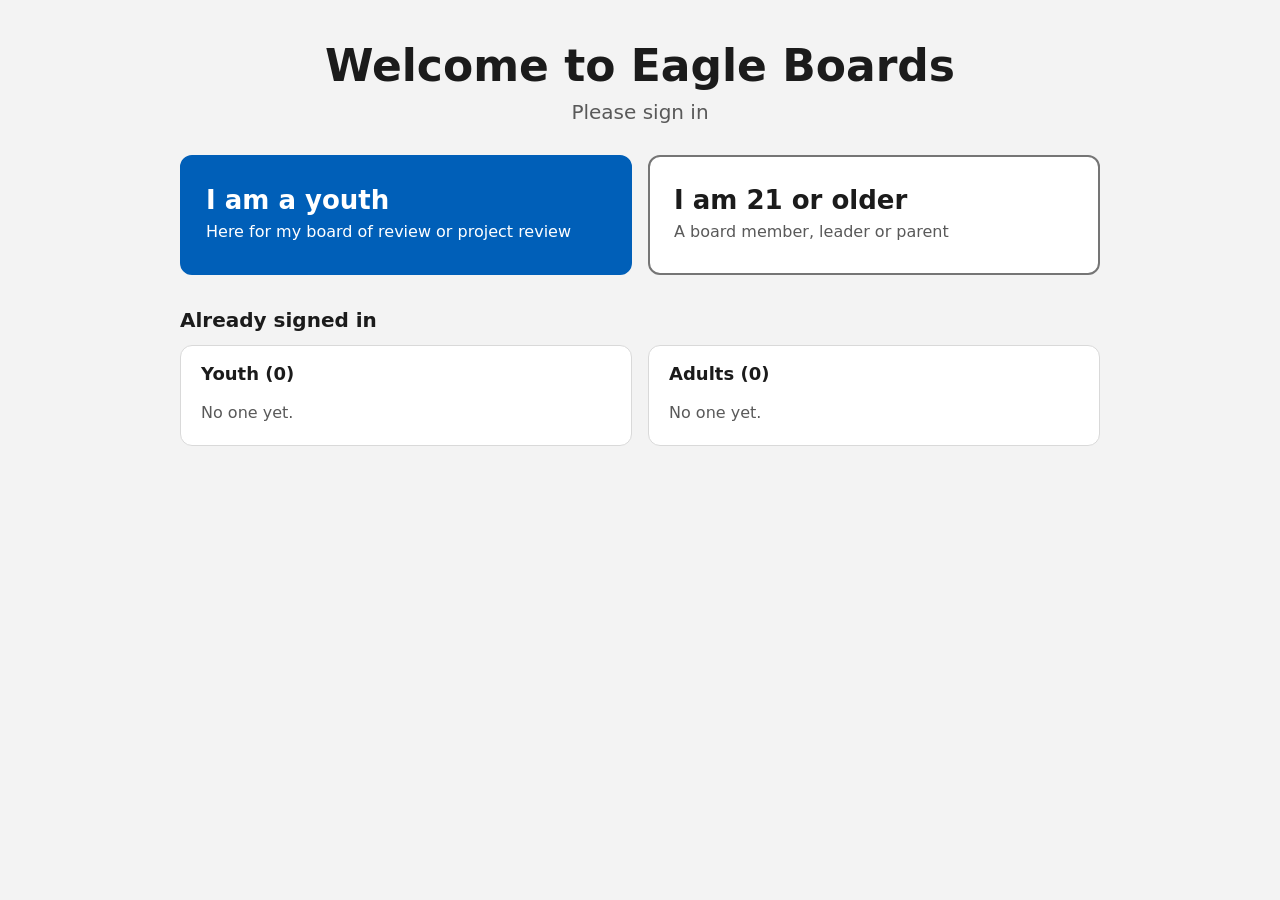
==== commit 85c1749b: "Check-in pages: fit a laptop, Sign in pinned, no self-updating lists Takes eagleboards-shared/checki" ====
--- a/Sources/CheckInServer/Resources/CheckIn/index.html
+++ b/Sources/CheckInServer/Resources/CheckIn/index.html
@@ -29,10 +29,7 @@
             </a>
          </nav>
 
-         <div class="list-controls">
-            <h2>Already signed in</h2>
-            <button type="button" id="pauseLists">Pause updates</button>
-         </div>
+         <h2 class="lists-heading">Already signed in</h2>
          <div class="lists">
             <section class="card" aria-labelledby="youthHeading">
                <div class="card-head">
--- a/Sources/CheckInServer/Resources/CheckIn/checkin.css
+++ b/Sources/CheckInServer/Resources/CheckIn/checkin.css
@@ -14,6 +14,13 @@
                          heights on text, so zoom and text spacing reflow
      2.4.7  focus        a 3px ring on every control, never removed
      2.5.8  targets      every control at least 44px tall
+     2.4.11 focus        the pinned Sign in bar never hides the field in
+                         focus (scroll-padding-bottom)
+
+   Built for a shared laptop, too: on a laptop-sized window the whole form
+   fits without scrolling (the fields spread into columns on a wide screen),
+   and Sign in / Cancel stay pinned to the bottom of the window whatever the
+   screen, so nobody has to scroll with a trackpad to find them.
 
    The system's accent color is deliberately not used: a tablet whose owner
    chose yellow would put yellow text on white. The colors are fixed and
@@ -71,7 +78,7 @@
 
 *, *::before, *::after { box-sizing: border-box; }
 
-html { font-size: 100%; }
+html { font-size: 100%; scroll-padding-bottom: 7rem; }
 
 body {
    margin: 0;
@@ -110,7 +117,22 @@
    padding: 2rem 1.25rem 3rem;
 }
 
-.form-page { max-width: 40rem; }
+/* A form uses the width a laptop has: one column on a phone, two or three
+   on a wider screen, so the whole form fits without scrolling. */
+.form-page { max-width: 78rem; padding-top: 1.25rem; padding-bottom: 0; }
+.form-page h1 { margin-top: 0; font-size: clamp(1.625rem, 3.5vw, 2rem); }
+.form-page .lead { margin-bottom: 1rem; font-size: 1rem; }
+
+.form-columns { display: grid; grid-template-columns: 1fr; gap: 1rem; }
+.form-columns > fieldset { margin: 0; }
+@media (min-width: 52rem) {
+   .form-columns { grid-template-columns: 3fr 2fr; }
+   .form-columns.three > :last-child { grid-column: 1 / -1; }
+}
+@media (min-width: 60rem) {
+   .form-columns.three { grid-template-columns: 5fr 3fr 3fr; }
+   .form-columns.three > :last-child { grid-column: auto; }
+}
 
 h1 {
    margin: 0.5rem 0 0.25rem;
@@ -127,7 +149,7 @@
    color: var(--text-2);
 }
 
-.hint { margin: 0.25rem 0 0; font-size: 0.9375rem; color: var(--text-2); }
+.hint { margin: 0.25rem 0 0; font-size: 0.875rem; color: var(--text-2); }
 
 /* ---------------------------------------------------------- welcome page */
 .choices {
@@ -194,21 +216,14 @@
 td.time { color: var(--text-2); white-space: nowrap; }
 .empty { margin: 0.5rem 0 0; color: var(--text-2); }
 
-.list-controls {
-   display: flex;
-   flex-wrap: wrap;
-   align-items: center;
-   justify-content: space-between;
-   gap: 0.75rem;
-   margin: 1.5rem 0 0.75rem;
-}
+.lists-heading { margin: 1.5rem 0 0.75rem; }
 
 /* ------------------------------------------------------------------ forms */
 form { margin: 0; }
 
 fieldset {
-   margin: 0 0 1.25rem;
-   padding: 1rem 1.25rem 1.25rem;
+   margin: 0 0 1rem;
+   padding: 0.75rem 1.25rem 1rem;
    background: var(--surface);
    border: 1px solid var(--divider);
    border-radius: 0.75rem;
@@ -228,7 +243,7 @@
 }
 fieldset.nested > legend { padding: 0; font-size: 1rem; font-weight: 600; }
 
-.field { margin: 0 0 1rem; }
+.field { margin: 0 0 0.75rem; }
 .field:last-child { margin-bottom: 0; }
 .field > label, .field-label {
    display: block;
@@ -283,7 +298,7 @@
 .check input { flex: 0 0 auto; width: 1.375rem; height: 1.375rem; margin: 0.125rem 0 0; }
 
 .choice-list {
-   max-height: 18rem;
+   max-height: 8.5rem;
    overflow-y: auto;
    margin-top: 0.5rem;
    padding: 0 0.75rem;
@@ -319,6 +334,25 @@
 
 .actions { display: flex; flex-wrap: wrap; gap: 0.75rem; margin: 1.5rem 0 0; }
 
+/* Sign in and Cancel, pinned to the bottom of the window, with the
+   "Signing you in..." and failure messages right beside them. */
+.action-bar {
+   position: sticky;
+   bottom: 0;
+   z-index: 2;
+   display: flex;
+   flex-wrap: wrap;
+   align-items: center;
+   gap: 0.75rem 1.5rem;
+   margin-top: 1rem;
+   padding: 0.75rem 0 1rem;
+   background: var(--bg);
+   border-top: 1px solid var(--divider);
+}
+.action-bar .actions { margin: 0; }
+.action-bar .status { margin: 0; flex: 1 1 18rem; }
+.action-bar .status:empty { flex-basis: 0; }
+
 /* --------------------------------------------------- messages (4.1.3) */
 /* Live regions stay in the page when empty (only collapsed), so a screen
    reader is already listening when a message arrives. */
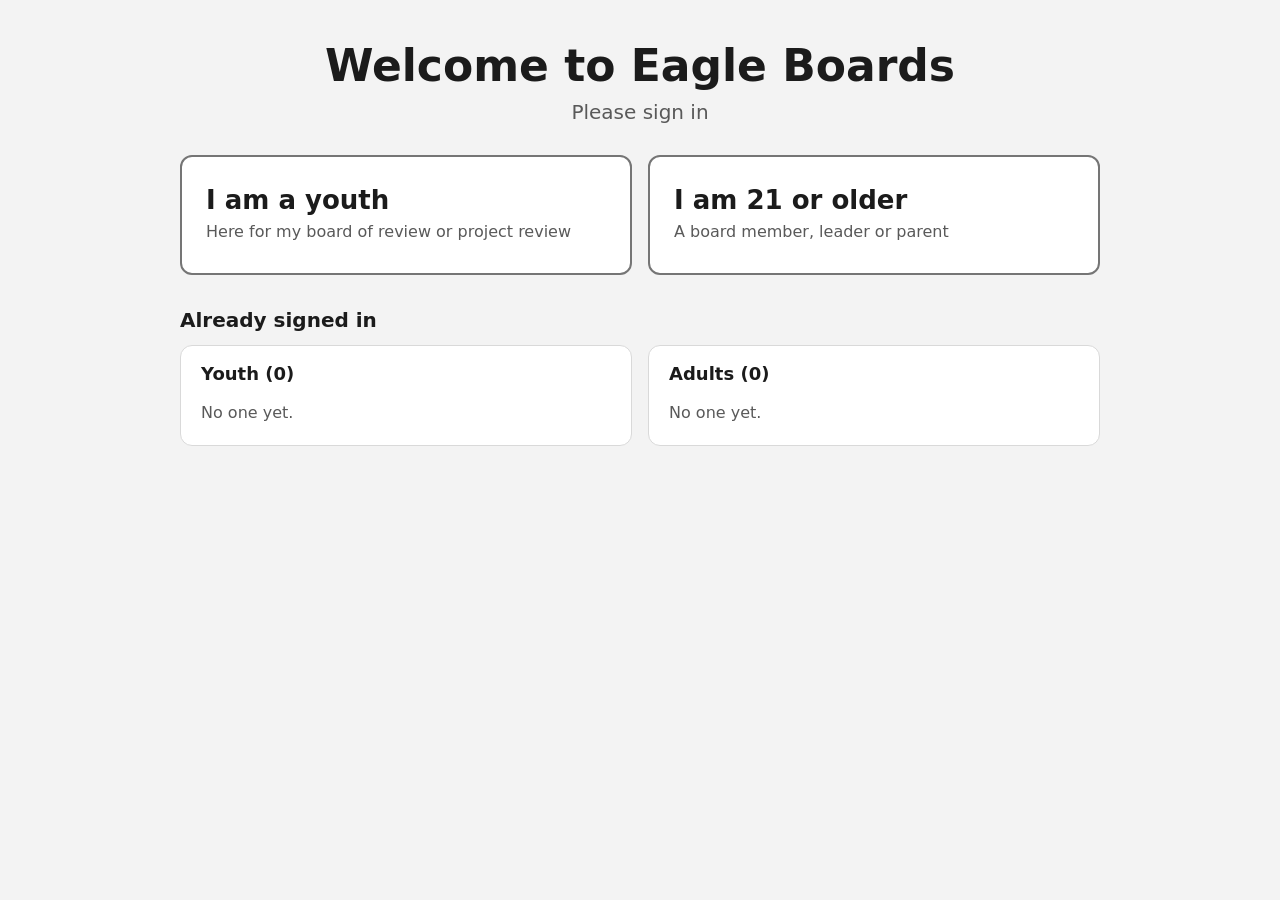
==== commit fb7a9267: "Serve the check-in pages from the 2026-09-30 event's fixes eagleboards-shared@9a8765b (eagleboards-s" ====
--- a/Sources/CheckInServer/Resources/CheckIn/index.html
+++ b/Sources/CheckInServer/Resources/CheckIn/index.html
@@ -17,9 +17,11 @@
          <p class="lead">Please sign in</p>
 
          <!-- Links, not buttons: each goes to another page. Tapping "I am 21
-              or older" is how an adult attests their age. -->
+              or older" is how an adult attests their age. The two are drawn
+              alike: a filled one looked already chosen, and the other as if
+              it wouldn't select. -->
          <nav class="choices" aria-label="Sign in as">
-            <a class="choice primary" href="/youth_register">
+            <a class="choice" href="/youth_register">
                <span class="choice-title">I am a youth</span>
                <span class="choice-detail">Here for my board of review or project review</span>
             </a>
--- a/Sources/CheckInServer/Resources/CheckIn/checkin.css
+++ b/Sources/CheckInServer/Resources/CheckIn/checkin.css
@@ -46,8 +46,6 @@
    --focus: #005fb8;
    --error-fg: #a4221c;
    --error-bg: #fdecea;
-   --ok-fg: #0d5c19;
-   --ok-bg: #e3f5e1;
    --disabled-fg: #6b6b6b;
    --disabled-bg: #ebebeb;
    --backdrop: rgba(0, 0, 0, 0.45);
@@ -68,8 +66,6 @@
       --focus: #7fd4ff;
       --error-fg: #ffb4ab;
       --error-bg: #3f2422;
-      --ok-fg: #a6e3aa;
-      --ok-bg: #1c3520;
       --disabled-fg: #a3a3a3;
       --disabled-bg: #333333;
       --backdrop: rgba(0, 0, 0, 0.65);
@@ -159,7 +155,8 @@
    margin: 0 0 2rem;
 }
 
-/* The two ways in are links (they go to another page), drawn as big tiles. */
+/* The two ways in are links (they go to another page), drawn as big tiles,
+   both alike: when one was filled, people took it for already chosen. */
 .choice {
    display: flex;
    flex-direction: column;
@@ -176,9 +173,6 @@
 .choice-title { font-size: 1.625rem; font-weight: 700; line-height: 1.2; }
 .choice-detail { font-size: 1rem; color: var(--text-2); }
 .choice:hover { background: var(--surface-alt); }
-.choice.primary { background: var(--accent); border-color: var(--accent); color: var(--accent-text); }
-.choice.primary .choice-detail { color: var(--accent-text); }
-.choice.primary:hover { background: var(--accent); text-decoration: underline; }
 
 .lists {
    display: grid;
@@ -242,6 +236,8 @@
    border-radius: 0;
 }
 fieldset.nested > legend { padding: 0; font-size: 1rem; font-weight: 600; }
+fieldset.radios { margin: 0 0 0.75rem; }
+fieldset.radios .check { padding: 0.375rem 0; }
 
 .field { margin: 0 0 0.75rem; }
 .field:last-child { margin-bottom: 0; }
@@ -296,6 +292,8 @@
    cursor: pointer;
 }
 .check input { flex: 0 0 auto; width: 1.375rem; height: 1.375rem; margin: 0.125rem 0 0; }
+.check input[type=radio] { width: 1.5rem; height: 1.5rem; margin: 0; }
+.check:has(input[type=radio]) { align-items: center; }
 
 .choice-list {
    max-height: 8.5rem;
@@ -364,22 +362,11 @@
    background: var(--surface);
 }
 .status.error { color: var(--error-fg); background: var(--error-bg); border-color: var(--error-fg); font-weight: 600; }
-.status.ok { color: var(--ok-fg); background: var(--ok-bg); border-color: var(--ok-fg); }
 .status:empty { margin: 0; padding: 0; border: 0; }
 .status ul { margin: 0.5rem 0 0; padding-left: 1.25rem; }
 .status p { margin: 0; }
 .status a { color: inherit; }
 
-.done {
-   padding: 1.5rem;
-   background: var(--ok-bg);
-   color: var(--ok-fg);
-   border: 1px solid var(--ok-fg);
-   border-radius: 0.75rem;
-}
-.done h2 { font-size: 1.5rem; }
-.done p { margin: 0.5rem 0 0; }
-
 /* ------------------------------------------------------------------ dialog */
 dialog {
    max-width: min(30rem, calc(100vw - 2rem));
@@ -395,8 +382,8 @@
 
 /* ------------------------------------------- Windows High Contrast (forced) */
 @media (forced-colors: active) {
-   .choice, .card, fieldset, button, .button, dialog, .status, .done { border: 1px solid CanvasText; }
-   .choice.primary, button.primary, .button.primary { border: 3px solid Highlight; }
+   .choice, .card, fieldset, button, .button, dialog, .status { border: 1px solid CanvasText; }
+   button.primary, .button.primary { border: 3px solid Highlight; }
    :focus-visible { outline-color: Highlight; }
 }
 
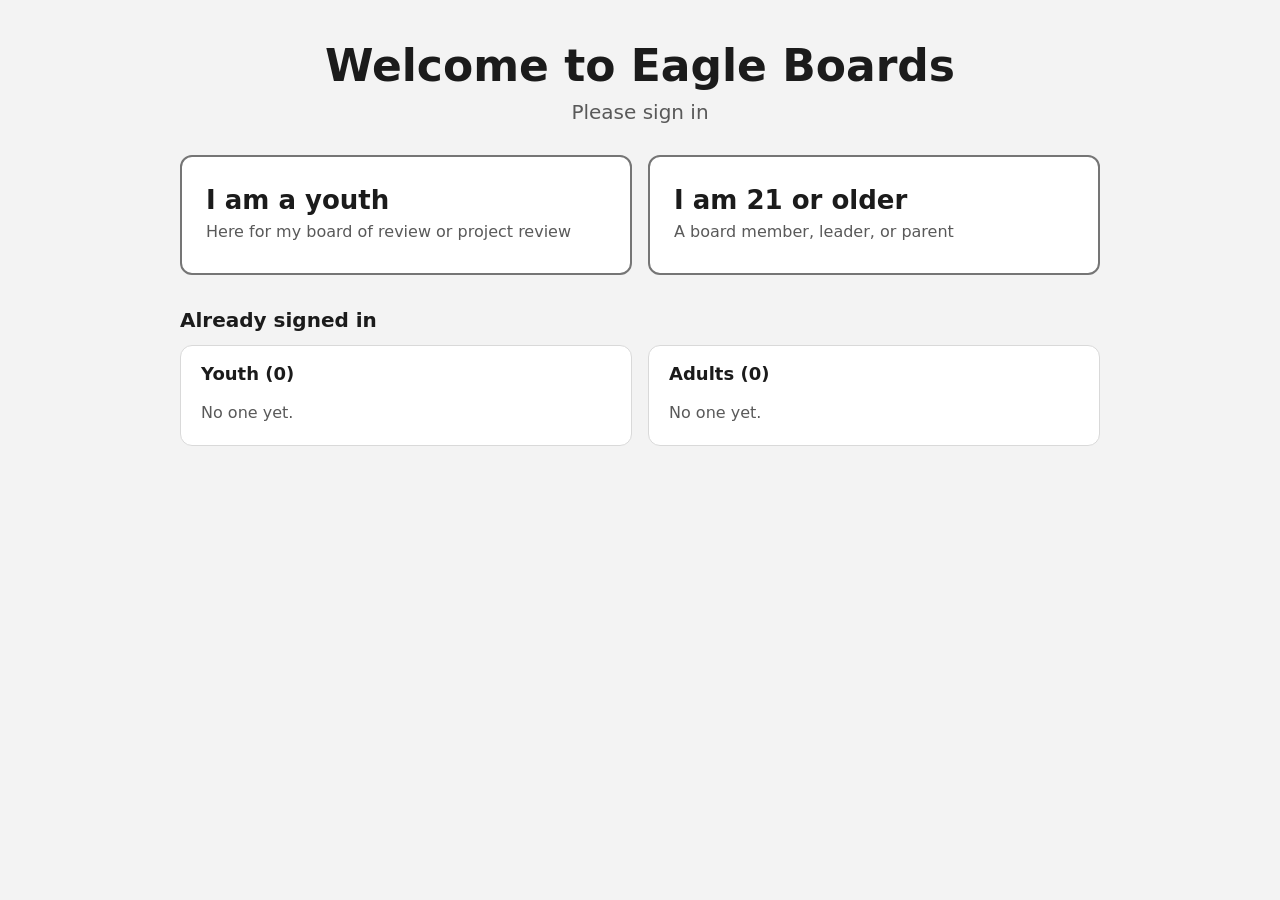
==== commit 33f57f9e: "Pin the check-in pages to eagleboards-shared@7316c1f Three labels on the check-in pages gained an Ox" ====
--- a/Sources/CheckInServer/Resources/CheckIn/index.html
+++ b/Sources/CheckInServer/Resources/CheckIn/index.html
@@ -27,7 +27,7 @@
             </a>
             <a class="choice" href="/adult_register">
                <span class="choice-title">I am 21 or older</span>
-               <span class="choice-detail">A board member, leader or parent</span>
+               <span class="choice-detail">A board member, leader, or parent</span>
             </a>
          </nav>
 
--- a/Sources/CheckInServer/Resources/CheckIn/checkin.css
+++ b/Sources/CheckInServer/Resources/CheckIn/checkin.css
@@ -1,5 +1,5 @@
 /* ========================================================================
-   checkin.css -- the check-in pages the tablets at the door load, shared by
+   checkin.css: the check-in pages the tablets at the door load, shared by
    every version of Eagle Boards (see README.md in this folder).
 
    Built to WCAG 2.2 AA. Every text and control color below is a pair that
